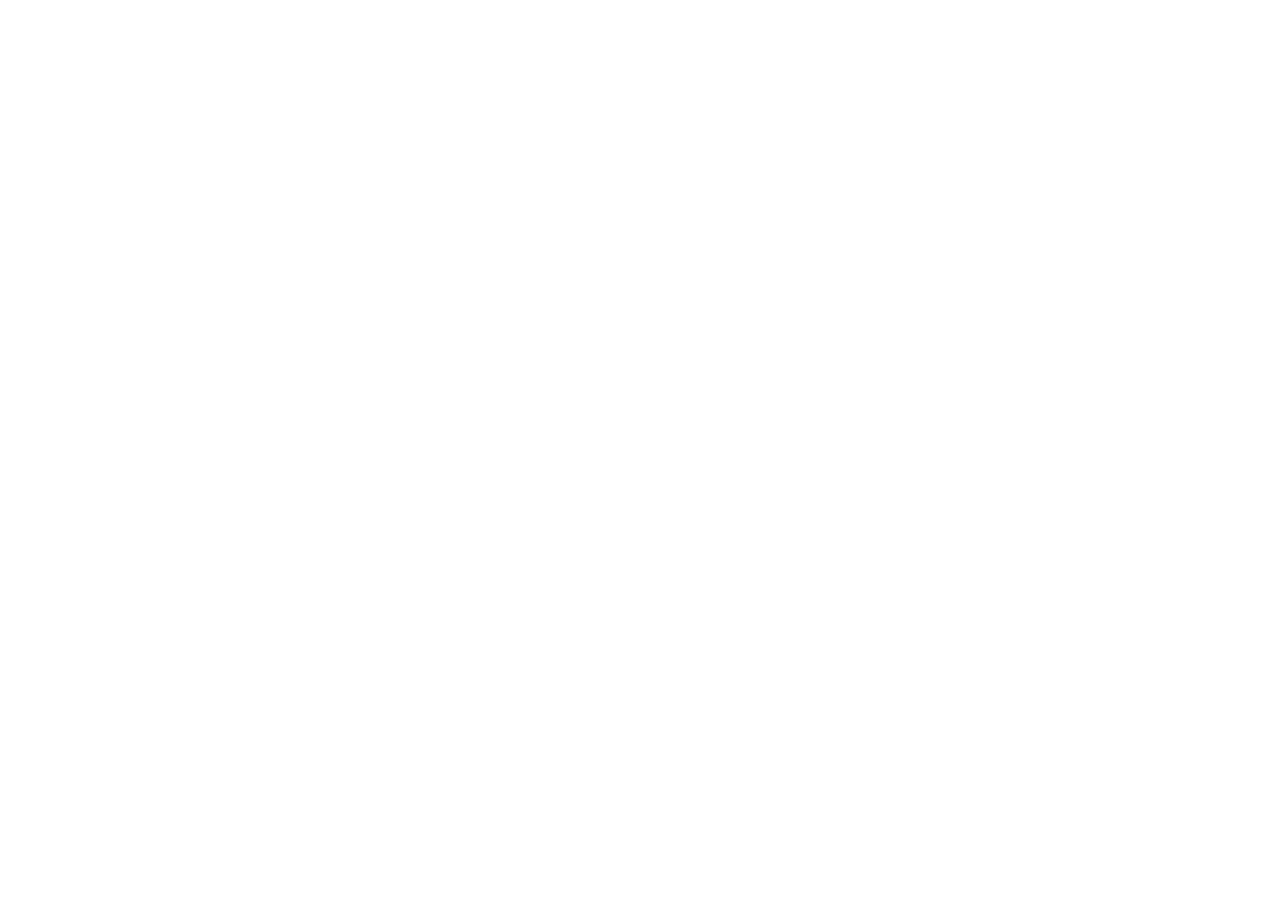
==== index.html @ 1111f13f "setup is done" ====
<!DOCTYPE html>
<html lang="en">
  <head>
    <meta charset="UTF-8" />
    <meta name="viewport" content="width=device-width, initial-scale=1.0" />
    <link rel="stylesheet" href="style.css" />
    <title>Document</title>
  </head>
  <body></body>
</html>
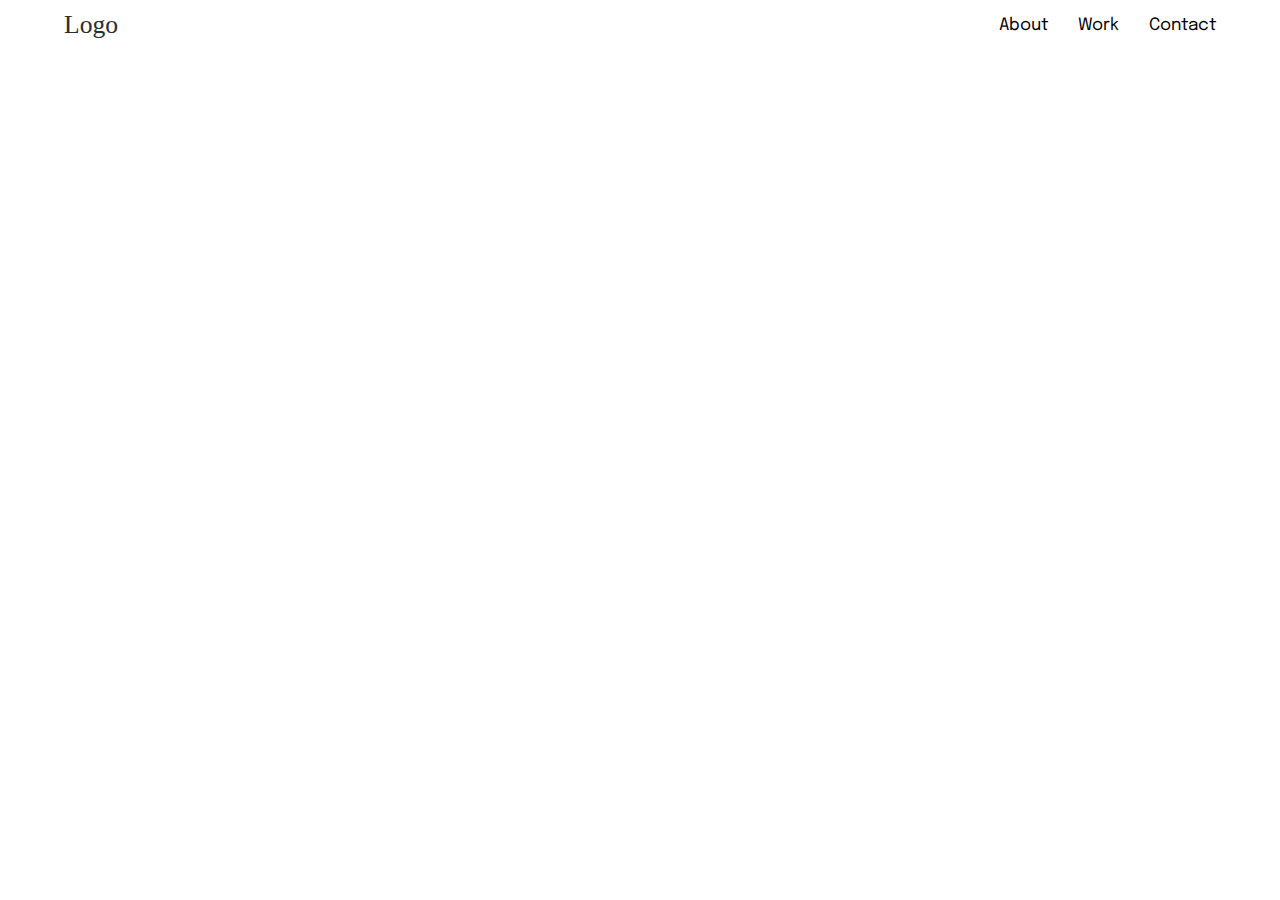
==== commit f11ea711: "Nav-bar is almost done" ====
--- a/index.html
+++ b/index.html
@@ -6,5 +6,16 @@
     <link rel="stylesheet" href="style.css" />
     <title>Document</title>
   </head>
-  <body></body>
+  <body>
+    <nav class="nav-bar">
+      <div class="nav-bar-container">
+        <div class="logo">Logo</div>
+        <div class="links" id="links">
+          <a href="#">About</a>
+          <a href="#">Work</a>
+          <a href="#">Contact</a>
+        </div>
+      </div>
+    </nav>
+  </body>
 </html>
--- a/style.css
+++ b/style.css
@@ -0,0 +1,33 @@
+@import url("https://fonts.googleapis.com/css2?family=Epilogue:ital,wght@0,100..900;1,100..900&display=swap");
+
+body {
+  margin: 0;
+  padding: 0;
+}
+.nav-bar {
+  padding: 10px 0;
+}
+.nav-bar .nav-bar-container {
+  margin: 0 auto;
+  width: 90%;
+  max-width: 1400px;
+  display: flex;
+  justify-content: space-between;
+}
+.nav-bar .nav-bar-container .logo {
+  font-size: 1.6rem;
+  color: #2d2d2d;
+}
+
+.nav-bar .nav-bar-container .links {
+  display: flex;
+  align-items: center;
+  column-gap: 30px;
+}
+
+.nav-bar .nav-bar-container .links a {
+  text-decoration: none;
+  color: black;
+  font-family: "Epilogue", serif;
+  font-size: 17px;
+}
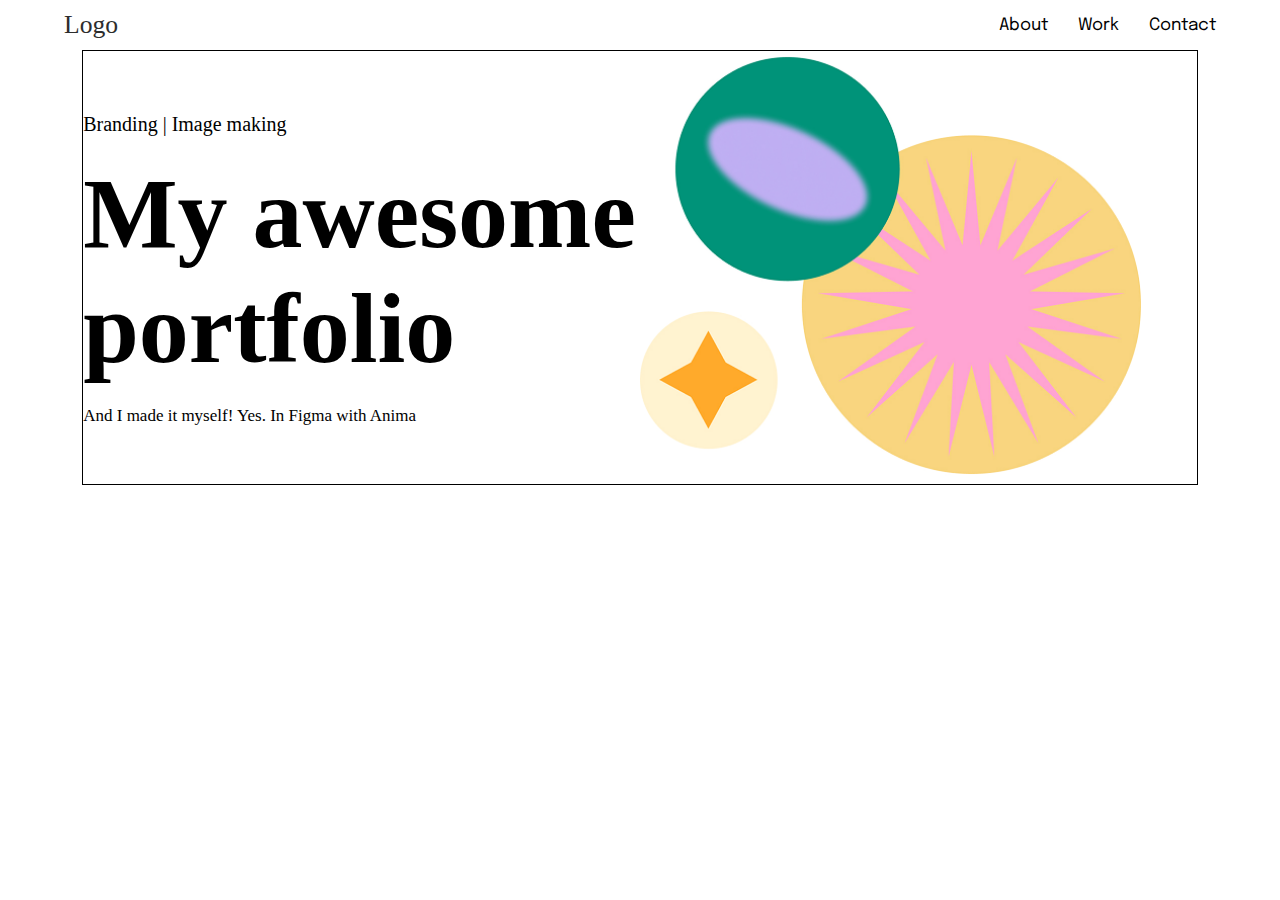
==== commit c7c322b3: "banner is done" ====
--- a/index.html
+++ b/index.html
@@ -4,6 +4,7 @@
     <meta charset="UTF-8" />
     <meta name="viewport" content="width=device-width, initial-scale=1.0" />
     <link rel="stylesheet" href="style.css" />
+    <link rel="shortcut icon" href="./images/portfolio_icon.png" />
     <title>Document</title>
   </head>
   <body>
@@ -17,5 +18,19 @@
         </div>
       </div>
     </nav>
+    <main class="main">
+      <div class="banner">
+        <div class="textures">
+          <p class="subtitle">Branding | Image making</p>
+          <p class="title">My awesome portfolio</p>
+          <p class="description">
+            And I made it myself! Yes. In Figma with Anima
+          </p>
+        </div>
+        <div class="image-place">
+          <img src="./images/banner_image.png" alt="Banner image" />
+        </div>
+      </div>
+    </main>
   </body>
 </html>
--- a/style.css
+++ b/style.css
@@ -4,6 +4,7 @@
   margin: 0;
   padding: 0;
 }
+/* ===============================  NAVBAR CODE ========================== */
 .nav-bar {
   padding: 10px 0;
 }
@@ -31,3 +32,40 @@
   font-family: "Epilogue", serif;
   font-size: 17px;
 }
+
+/* ================================================ MAIN TAG =============== */
+
+.main {
+  width: 87%;
+  max-width: 1300px;
+  margin: 0 auto;
+  border: 1px solid black;
+}
+
+/* ============================================== BANNER CODE ============== */
+
+.main .banner {
+  display: flex;
+  align-items: center;
+  justify-content: space-between;
+}
+.main .banner .textures {
+  width: 50%;
+}
+.main .banner .textures .subtitle {
+  font-size: 20px;
+}
+.main .banner .textures .title {
+  font-size: 100px;
+  font-weight: bold;
+  margin: 20px 0;
+}
+.main .banner .textures .description {
+  font-size: 17px;
+}
+.main .banner .image-place {
+  width: 50%;
+}
+.main .banner .image-place img {
+  width: 90%;
+}
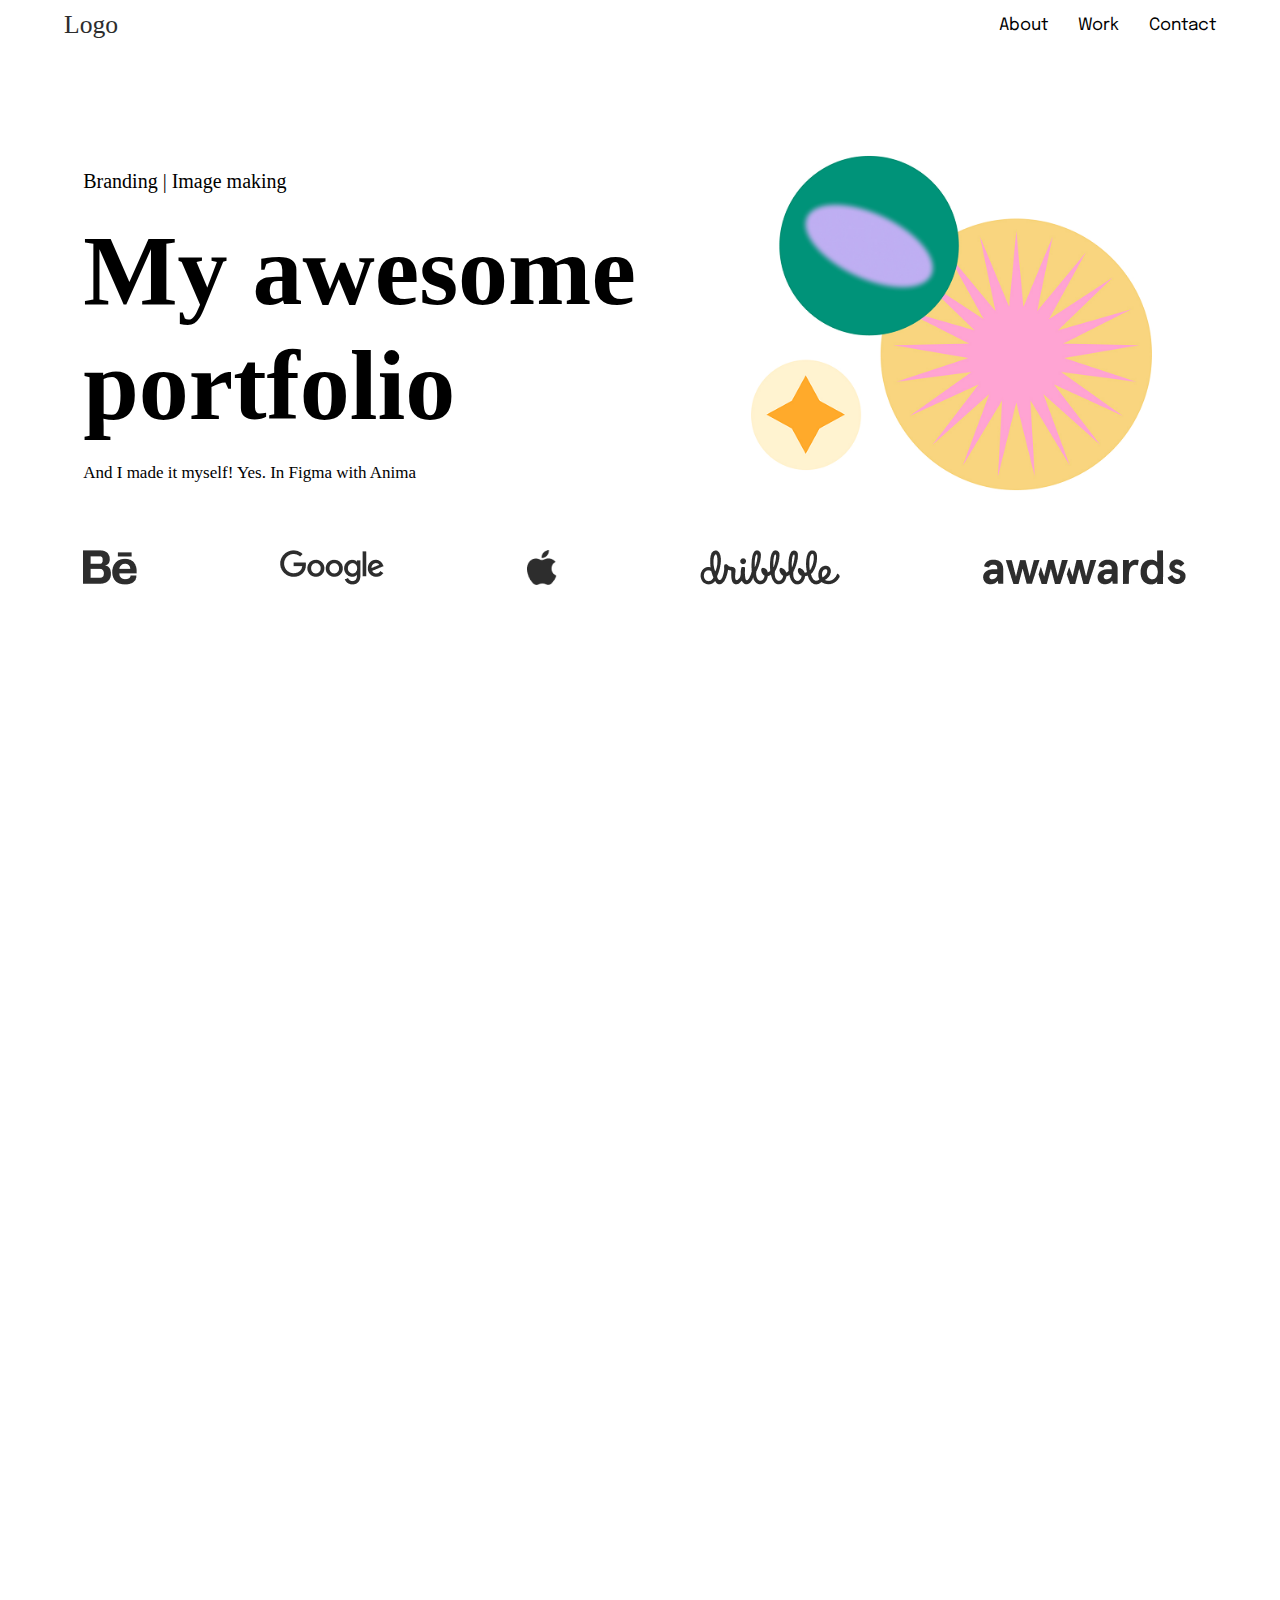
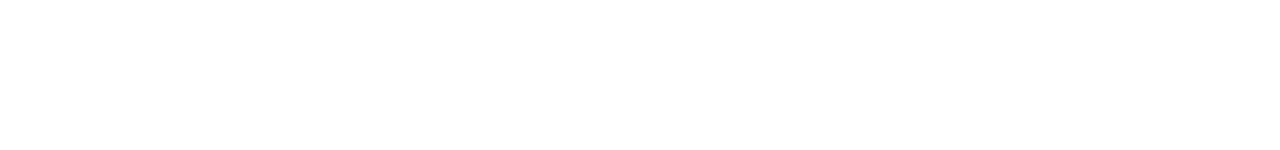
==== commit 63acb42e: "sponsores" ====
--- a/index.html
+++ b/index.html
@@ -19,6 +19,7 @@
       </div>
     </nav>
     <main class="main">
+      <!-- ======================= BANNER -->
       <div class="banner">
         <div class="textures">
           <p class="subtitle">Branding | Image making</p>
@@ -31,6 +32,15 @@
           <img src="./images/banner_image.png" alt="Banner image" />
         </div>
       </div>
+      <!-- ============================================= SPONSORES ============== -->
+
+      <div class="sponsores">
+        <img src="./images/Behance.png" />
+        <img src="./images/Google.png" />
+        <img src="./images/Apple.png" />
+        <img src="./images/Dribbble.png" />
+        <img src="./images/Awwwards.png" />
+      </div>
     </main>
   </body>
 </html>
--- a/style.css
+++ b/style.css
@@ -38,8 +38,8 @@
 .main {
   width: 87%;
   max-width: 1300px;
-  margin: 0 auto;
-  border: 1px solid black;
+  margin: 100px auto;
+  height: 1500px;
 }
 
 /* ============================================== BANNER CODE ============== */
@@ -50,7 +50,7 @@
   justify-content: space-between;
 }
 .main .banner .textures {
-  width: 50%;
+  width: 60%;
 }
 .main .banner .textures .subtitle {
   font-size: 20px;
@@ -64,8 +64,19 @@
   font-size: 17px;
 }
 .main .banner .image-place {
-  width: 50%;
+  width: 40%;
 }
 .main .banner .image-place img {
   width: 90%;
 }
+/* ========================================= SPONSORES DESIGN */
+
+.main .sponsores {
+  margin-top: 50px;
+  display: flex;
+  justify-content: space-between;
+  align-items: center;
+}
+.main .sponsores img {
+  height: 35px;
+}
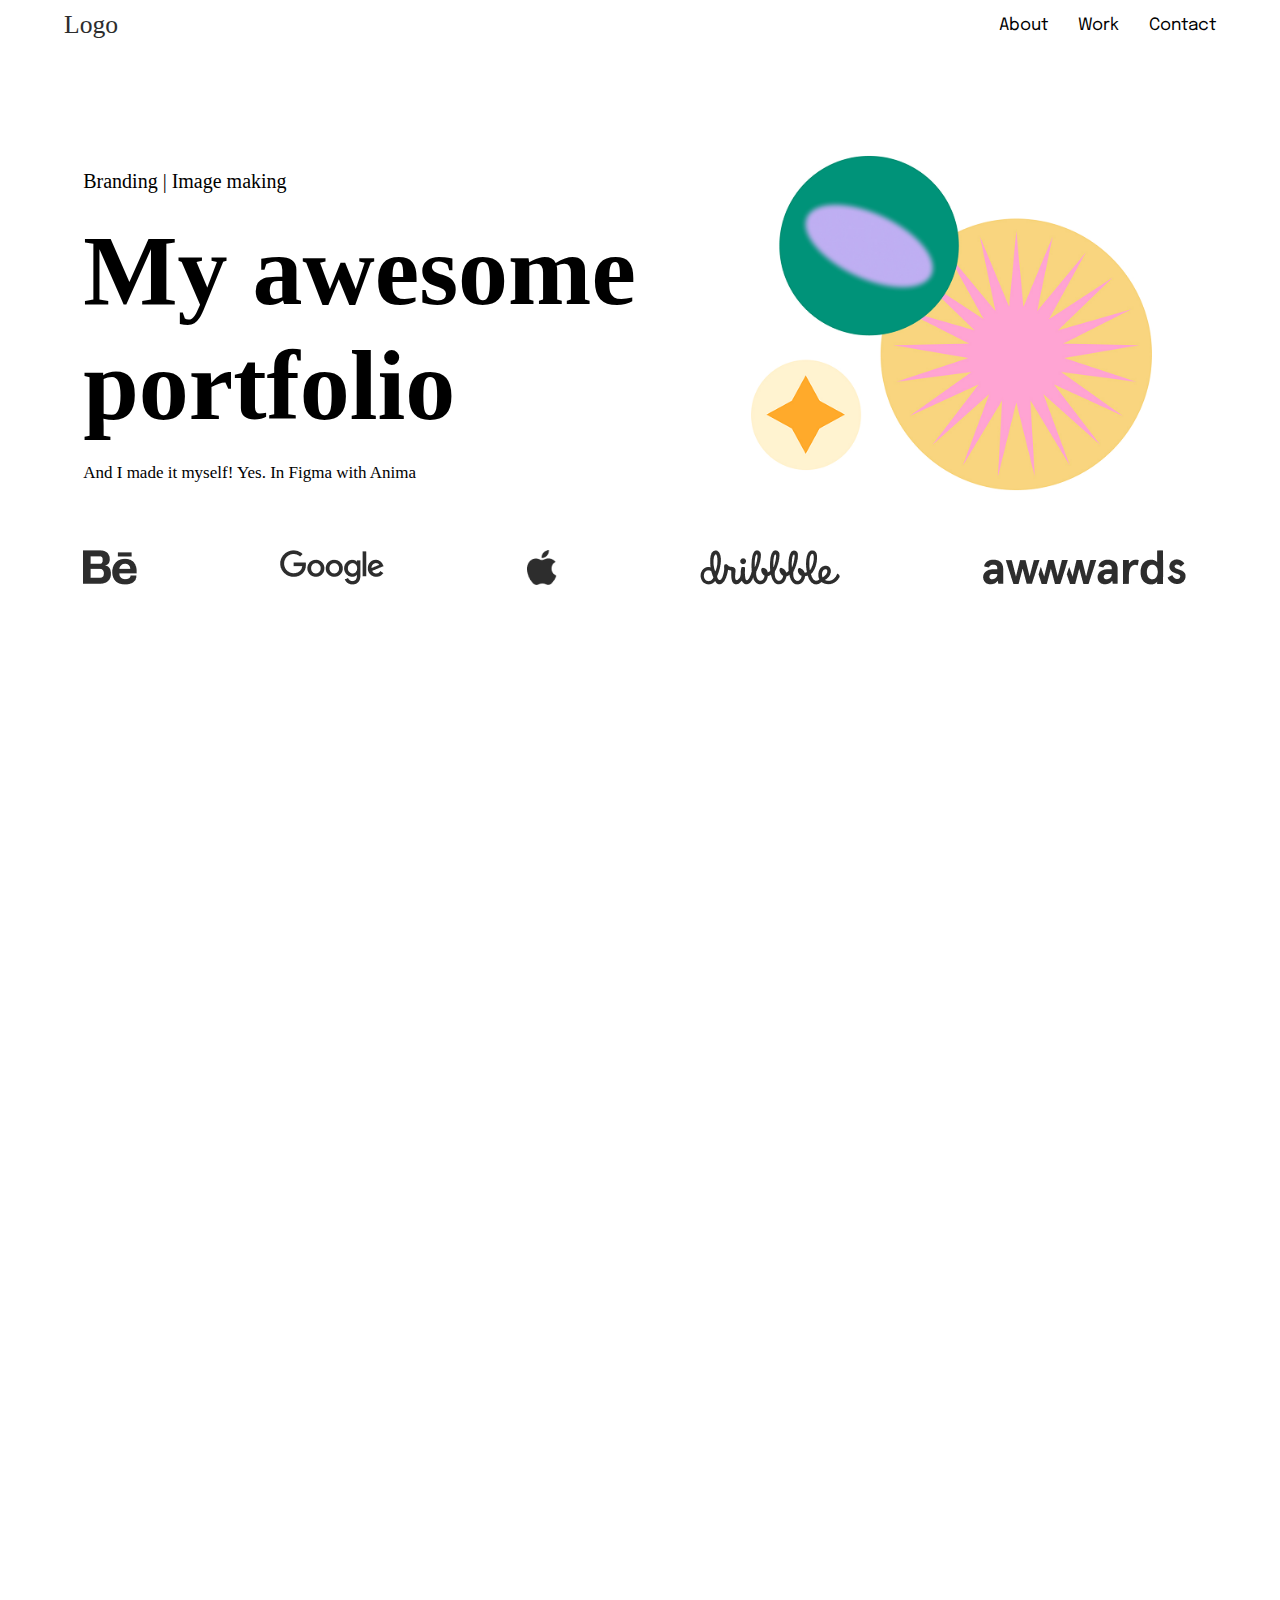
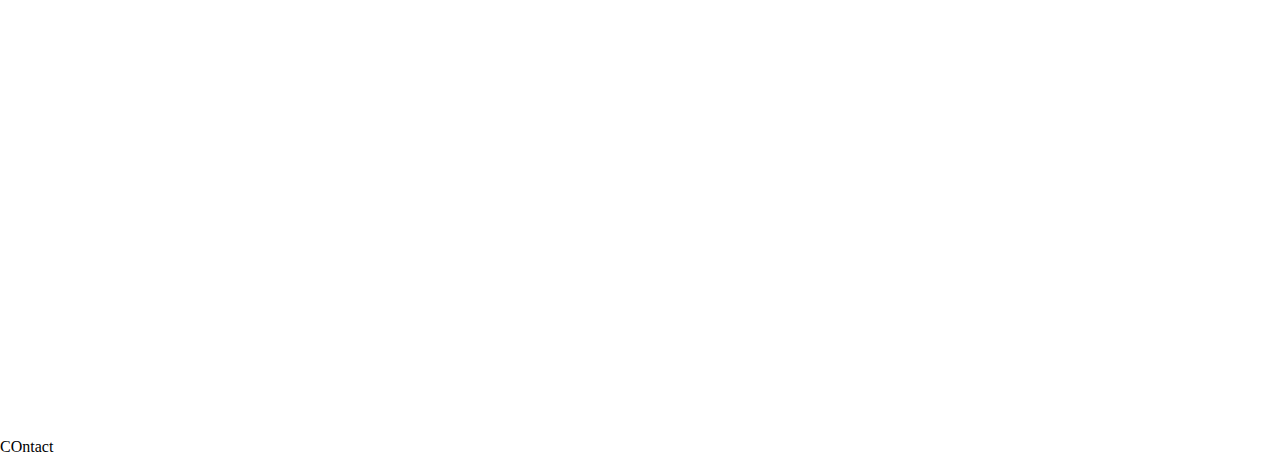
==== commit bf3a2571: "Do some extra" ====
--- a/index.html
+++ b/index.html
@@ -12,9 +12,9 @@
       <div class="nav-bar-container">
         <div class="logo">Logo</div>
         <div class="links" id="links">
-          <a href="#">About</a>
-          <a href="#">Work</a>
-          <a href="#">Contact</a>
+          <a href="./about.html">About</a>
+          <a href="./index.html">Work</a>
+          <a href="#contact">Contact</a>
         </div>
       </div>
     </nav>
@@ -42,5 +42,23 @@
         <img src="./images/Awwwards.png" />
       </div>
     </main>
+
+    <br />
+    <br />
+    <br />
+    <br />
+    <br />
+    <br />
+    <br />
+    <br />
+    <br />
+    <br />
+    <br />
+    <br />
+    <br />
+    <br />
+    <br />
+    <br />
+    <div id="contact">COntact</div>
   </body>
 </html>
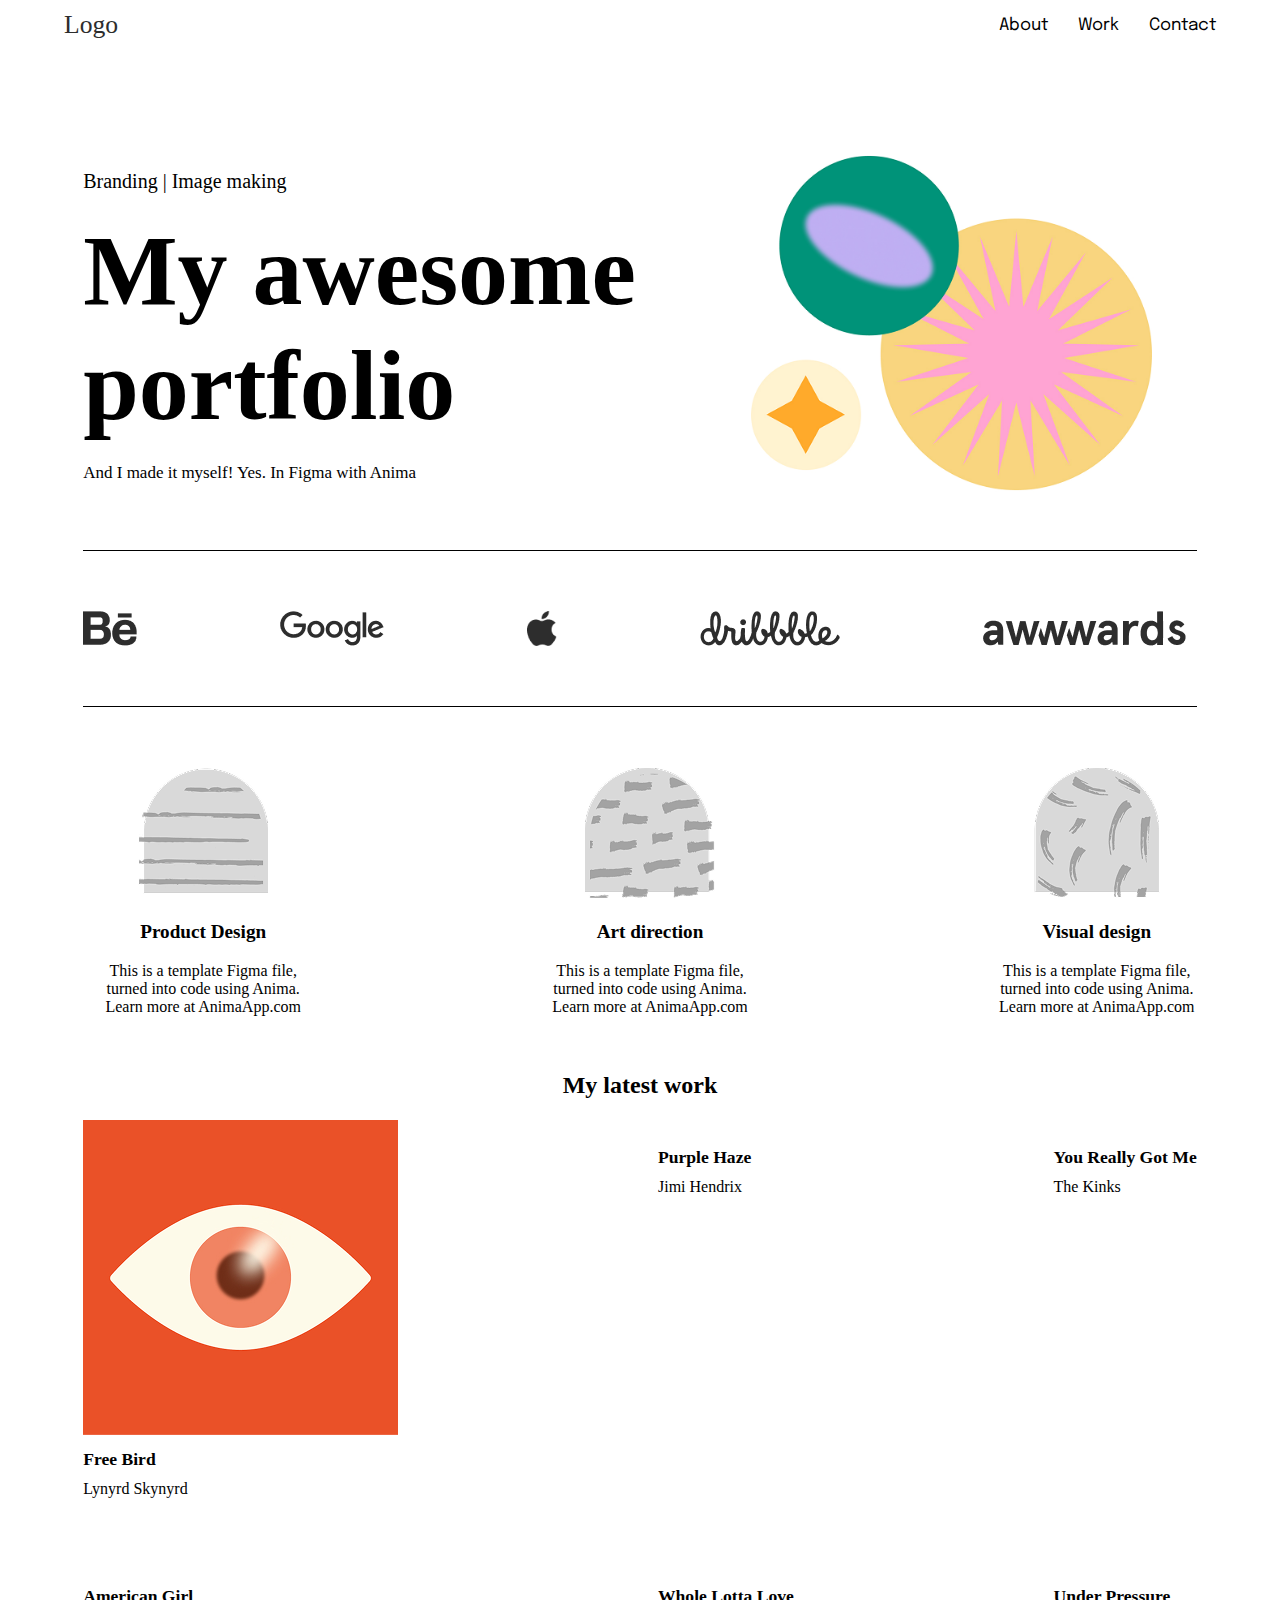
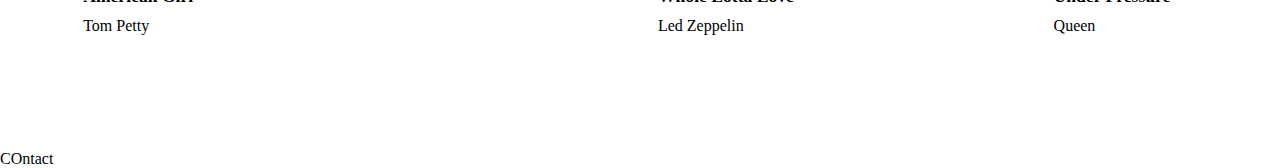
==== commit b32cc0ef: "latest section" ====
--- a/index.html
+++ b/index.html
@@ -35,30 +35,77 @@
       <!-- ============================================= SPONSORES ============== -->
 
       <div class="sponsores">
-        <img src="./images/Behance.png" />
-        <img src="./images/Google.png" />
-        <img src="./images/Apple.png" />
-        <img src="./images/Dribbble.png" />
-        <img src="./images/Awwwards.png" />
+        <img src="./images/sponsores/Behance.png" />
+        <img src="./images/sponsores/Google.png" />
+        <img src="./images/sponsores/Apple.png" />
+        <img src="./images/sponsores/Dribbble.png" />
+        <img src="./images/sponsores/Awwwards.png" />
       </div>
+
+      <!-- ==================================== DESGINS=========== -->
+      <div class="designs">
+        <div class="design">
+          <img src="./images/designs/one.png" alt="" />
+          <p class="title">Product Design</p>
+          <p class="description">
+            This is a template Figma file, turned into code using Anima. Learn
+            more at AnimaApp.com
+          </p>
+        </div>
+        <div class="design">
+          <img src="./images/designs/two.png" alt="" />
+          <p class="title">Art direction</p>
+          <p class="description">
+            This is a template Figma file, turned into code using Anima. Learn
+            more at AnimaApp.com
+          </p>
+        </div>
+        <div class="design">
+          <img src="./images/designs/three.png" alt="" />
+          <p class="title">Visual design</p>
+          <p class="description">
+            This is a template Figma file, turned into code using Anima. Learn
+            more at AnimaApp.com
+          </p>
+        </div>
+      </div>
+      <section class="latest-section">
+        <h2>My latest work</h2>
+        <div class="latests">
+          <div class="item">
+            <img src="./images/latests/Image.png" alt="" />
+            <p class="title">Free Bird</p>
+            <p class="subtitle">Lynyrd Skynyrd</p>
+          </div>
+          <div class="item">
+            <img src="./images/latests/image (1).png" alt="" />
+            <p class="title">Purple Haze</p>
+            <p class="subtitle">Jimi Hendrix</p>
+          </div>
+          <div class="item">
+            <img src="./images/latests/image (2).png" alt="" />
+            <p class="title">You Really Got Me</p>
+            <p class="subtitle">The Kinks</p>
+          </div>
+          <div class="item">
+            <img src="./images/latests/image (3).png" alt="" />
+            <p class="title">American Girl</p>
+            <p class="subtitle">Tom Petty</p>
+          </div>
+          <div class="item">
+            <img src="./images/latests/image (4).png" alt="" />
+            <p class="title">Whole Lotta Love</p>
+            <p class="subtitle">Led Zeppelin</p>
+          </div>
+          <div class="item">
+            <img src="./images/latests/image (5).png" alt="" />
+            <p class="title">Under Pressure </p>
+            <p class="subtitle">Queen</p>
+          </div>
+        </div>
+      </section>
     </main>
 
-    <br />
-    <br />
-    <br />
-    <br />
-    <br />
-    <br />
-    <br />
-    <br />
-    <br />
-    <br />
-    <br />
-    <br />
-    <br />
-    <br />
-    <br />
-    <br />
     <div id="contact">COntact</div>
   </body>
 </html>
--- a/style.css
+++ b/style.css
@@ -76,7 +76,49 @@
   display: flex;
   justify-content: space-between;
   align-items: center;
+
+  border-top: 1px solid black;
+  border-bottom: 1px solid black;
+  padding: 60px 0;
 }
 .main .sponsores img {
   height: 35px;
 }
+/* ========================================= DESIGNS */
+.main .designs {
+  width: 100%;
+  padding: 10px;
+  display: flex;
+  justify-content: space-between;
+  margin-top: 40px;
+}
+
+.main .designs .design {
+  width: 200px;
+  padding: 10px;
+  text-align: center;
+}
+
+.main .designs .design .title {
+  font-size: 1.2rem;
+  font-weight: bold;
+}
+
+/* ============================================== LATEST */
+
+.main .latest-section h2 {
+  text-align: center;
+}
+.main .latest-section .latests {
+  display: grid;
+  grid-template-columns: repeat(3, max-content);
+  justify-content: space-between;
+  row-gap: 50px;
+}
+.main .latest-section .latests .item p {
+  margin: 10px 0;
+}
+.main .latest-section .latests .item .title {
+  font-weight: bold;
+  font-size: 1.1rem;
+}
